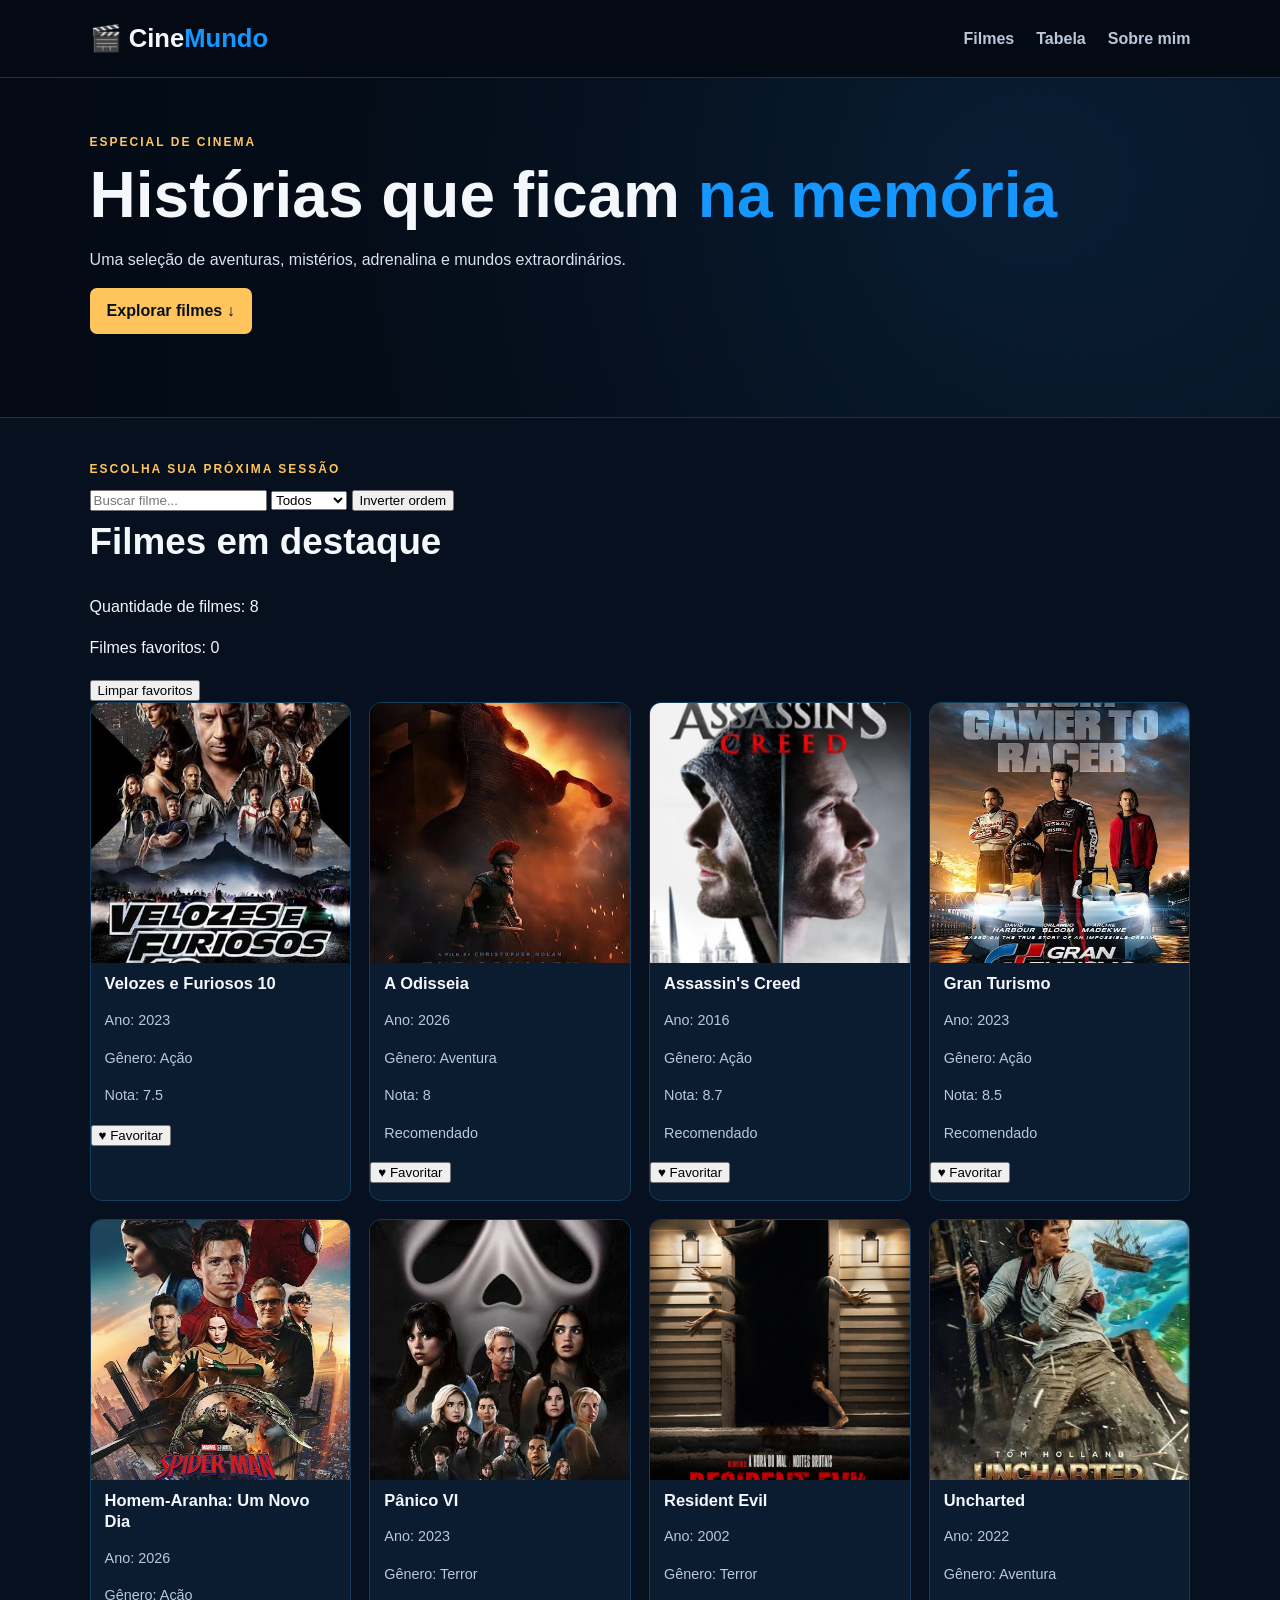
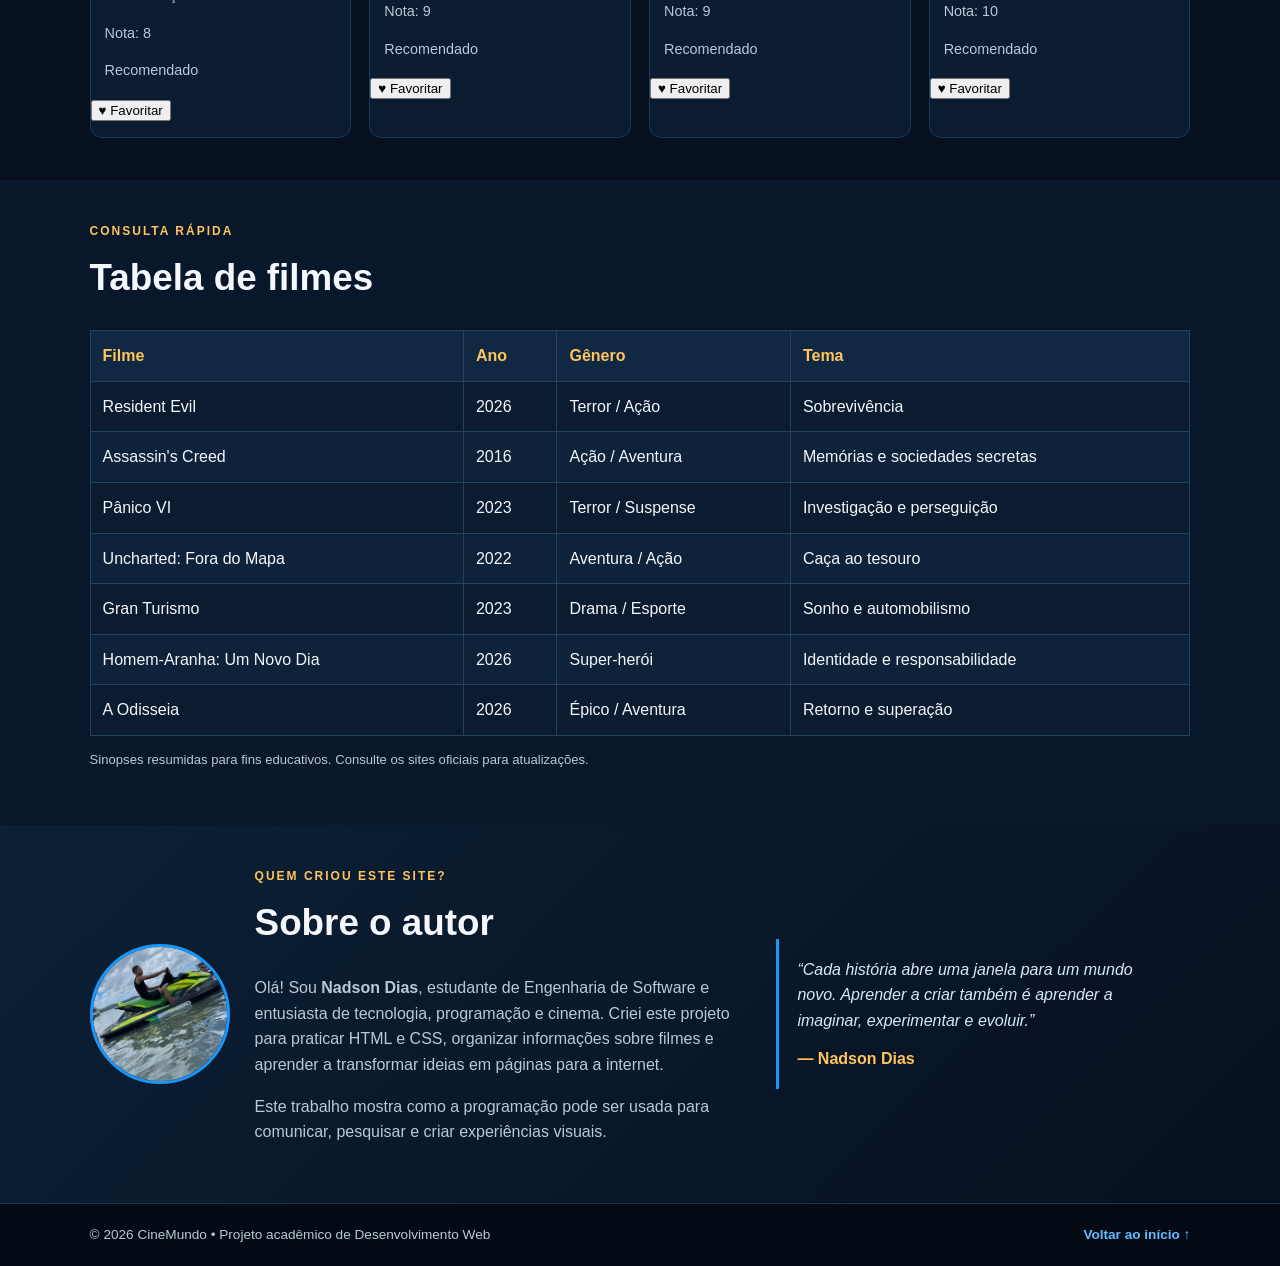
==== JS1/index.html @ 722d936c "conclui catalogo interativo com JavaScript" ====
<!DOCTYPE html>
<html lang="pt-BR">
<head>
<meta charset="UTF-8">
<meta name="viewport" content="width=device-width, initial-scale=1.0">
<title>CineMundo | Filmes e Histórias</title>
<link rel="stylesheet" href="style.css">
</head>
<body>
<header class="topo" id="inicio">
  <a class="marca" href="#inicio">🎬 Cine<span>Mundo</span></a>
  <nav><a href="#filmes">Filmes</a><a href="#tabela">Tabela</a><a href="#sobre">Sobre mim</a></nav>
</header>
<main>
<section class="hero">
  <p class="etiqueta">ESPECIAL DE CINEMA</p>
  <h1>Histórias que ficam <span>na memória</span></h1>
  <p>Uma seleção de aventuras, mistérios, adrenalina e mundos extraordinários.</p>
  <a class="botao" href="#filmes">Explorar filmes ↓</a>
</section>

<section class="secao" id="filmes">
  <p class="etiqueta">ESCOLHA SUA PRÓXIMA SESSÃO</p>
  <input type="text" id="busca" placeholder="Buscar filme...">
  <select id="filtro-genero">
    <option value="Todos">Todos</option>
    <option value="Terror">Terror</option>
    <option value="Ação">Ação</option>
    <option value="Aventura">Aventura</option>
   
</select>
<button id="btn-inverter">Inverter ordem</button>
  <h2>Filmes em destaque</h2>
  <p>Quantidade de filmes: <span id="contador">0</span></p>
  <p>Filmes favoritos: <span id="contador-favoritos">0</span></p>

<ul id="lista-favoritos"></ul>

<button id="btn-limpar-favoritos">Limpar favoritos</button>
  <div class="grade" id="catalogo">
    <div id="catagolo"></div>
  </div>
</section>
<section class="secao tabela" id="tabela"><p class="etiqueta">CONSULTA RÁPIDA</p><h2>Tabela de filmes</h2>
<div class="rolagem"><table><thead><tr><th>Filme</th><th>Ano</th><th>Gênero</th><th>Tema</th></tr></thead><tbody>
<tr><td>Resident Evil</td><td>2026</td><td>Terror / Ação</td><td>Sobrevivência</td></tr>
<tr><td>Assassin's Creed</td><td>2016</td><td>Ação / Aventura</td><td>Memórias e sociedades secretas</td></tr>
<tr><td>Pânico VI</td><td>2023</td><td>Terror / Suspense</td><td>Investigação e perseguição</td></tr>
<tr><td>Uncharted: Fora do Mapa</td><td>2022</td><td>Aventura / Ação</td><td>Caça ao tesouro</td></tr>
<tr><td>Gran Turismo</td><td>2023</td><td>Drama / Esporte</td><td>Sonho e automobilismo</td></tr>
<tr><td>Homem-Aranha: Um Novo Dia</td><td>2026</td><td>Super-herói</td><td>Identidade e responsabilidade</td></tr>
<tr><td>A Odisseia</td><td>2026</td><td>Épico / Aventura</td><td>Retorno e superação</td></tr>
</tbody></table></div><p class="nota">Sinopses resumidas para fins educativos. Consulte os sites oficiais para atualizações.</p>
</section>
<section class="sobre secao" id="sobre">
  <div class="foto"><img src="assets/minha-foto.jpg.jpeg" alt="Foto de Nadson Dias" onerror="this.style.display='none'"><b>ND</b></div>
  <div><p class="etiqueta">QUEM CRIOU ESTE SITE?</p><h2>Sobre o autor</h2>
  <p>Olá! Sou <strong>Nadson Dias</strong>, estudante de Engenharia de Software e entusiasta de tecnologia, programação e cinema. Criei este projeto para praticar HTML e CSS, organizar informações sobre filmes e aprender a transformar ideias em páginas para a internet.</p>
  <p>Este trabalho mostra como a programação pode ser usada para comunicar, pesquisar e criar experiências visuais.</p></div>
  <blockquote>“Cada história abre uma janela para um mundo novo. Aprender a criar também é aprender a imaginar, experimentar e evoluir.”<cite>— Nadson Dias</cite></blockquote>
</section>
</main>
<footer><span>© 2026 CineMundo • Projeto acadêmico de Desenvolvimento Web</span><a href="#inicio">Voltar ao início ↑</a></footer>
<script src="script.js"></script>
</body></html>
---- JS1/style.css ----
*{box-sizing:border-box} :root{--bg:#06101f;--panel:#0b1b30;--blue:#1597ff;--gold:#ffc45c;--text:#f4f7fb;--muted:#bac8d9}
html{scroll-behavior:smooth}body{margin:0;background:var(--bg);color:var(--text);font:16px/1.6 Arial,Helvetica,sans-serif}
a{color:inherit}.topo{display:flex;justify-content:space-between;align-items:center;gap:20px;padding:18px 7%;background:#030a14;border-bottom:1px solid #163553}
.marca{text-decoration:none;font-size:1.6rem;font-weight:900}.marca span,h1 span{color:var(--blue)}nav{display:flex;gap:22px;flex-wrap:wrap}nav a{text-decoration:none;color:var(--muted);font-weight:bold}nav a:hover,footer a:hover,.fonte:hover{color:var(--gold)}
.hero{padding:55px 7%;min-height:340px;background:linear-gradient(90deg,#030a14f5,#06101fba),url('assets/fundo-cinema.jpg') center/cover,radial-gradient(circle at 75% 30%,#154f80,#071222 65%);border-bottom:1px solid #163553}
.hero h1{font-size:clamp(2.2rem,5vw,4rem);line-height:1.1;margin:0 0 14px}.hero p:not(.etiqueta){max-width:600px;color:#d6e2f0}
.etiqueta{color:var(--gold);font-size:.75rem;font-weight:900;letter-spacing:2px;margin:0 0 8px}.botao{display:inline-block;padding:10px 17px;border-radius:7px;background:var(--gold);color:#06101f;text-decoration:none;font-weight:bold}.secao{padding:42px 7%}
h2{font-size:clamp(1.7rem,3vw,2.3rem);margin:0 0 22px}.grade{display:grid;grid-template-columns:repeat(4,minmax(0,1fr));gap:18px}
.filme{overflow:hidden;background:var(--panel);border:1px solid #163c5d;border-radius:12px;padding-bottom:15px;transition:.2s}.filme:hover{transform:translateY(-4px);border-color:var(--blue)}
.poster{height:250px;display:flex;position:relative;align-items:center;justify-content:center;overflow:hidden;text-align:center;text-decoration:none;background:linear-gradient(145deg,#174b70,#080d19 70%);font-size:1.35rem;font-weight:900;letter-spacing:1px;padding:12px}
.poster img{position:absolute;width:100%;height:100%;object-fit:cover;inset:0}.poster b{z-index:0;text-shadow:0 2px 9px #000}.filme-info{padding:14px}.tag{display:inline-block;border-radius:20px;padding:2px 9px;font-size:.72rem;font-weight:bold}.terror{background:#a32d40}.aventura{background:#246da5}.suspense{background:#5845a5}.esporte{background:#187653}.heroi{background:#9c3939}.epico{background:#277b87}
.filme h3{font-size:1.03rem;line-height:1.3;margin:10px 14px}.filme p{padding:0 14px;color:var(--muted);font-size:.9rem}.fonte{margin:0 14px;color:#63bdff;font-weight:bold;text-decoration:none;font-size:.85rem}
.tabela{background:#081729}.rolagem{overflow-x:auto}table{width:100%;border-collapse:collapse;background:#0b1b30}th,td{border:1px solid #24425d;padding:12px;text-align:left}th{color:var(--gold);background:#102842}tbody tr:nth-child(even){background:#0e2239}tbody tr:hover{background:#163553}.nota{font-size:.82rem;color:var(--muted)}
.sobre{display:grid;grid-template-columns:140px 1.2fr 1fr;gap:25px;align-items:center;background:linear-gradient(135deg,#0c2035,#06101f)}.foto{position:relative;width:140px;height:140px;border-radius:50%;border:3px solid var(--blue);background:#152c43;display:grid;place-items:center;color:var(--gold);font-size:2rem;font-weight:bold;overflow:hidden}.foto img{position:absolute;inset:0;width:100%;height:100%;object-fit:cover}blockquote{margin:0;padding:18px;border-left:3px solid var(--blue);font-style:italic;color:#d9e8f7}cite{display:block;margin-top:12px;color:var(--gold);font-style:normal;font-weight:bold}.sobre p:not(.etiqueta){color:var(--muted)}
footer{display:flex;justify-content:space-between;gap:15px;flex-wrap:wrap;padding:20px 7%;background:#030a14;border-top:1px solid #163553;color:var(--muted);font-size:.85rem}footer a{color:#63bdff;text-decoration:none;font-weight:bold}
@media(max-width:1050px){.grade{grid-template-columns:repeat(3,minmax(0,1fr))}.sobre{grid-template-columns:120px 1fr}.sobre blockquote{grid-column:1/-1}.foto{width:120px;height:120px}}
@media(max-width:700px){.topo{align-items:flex-start;flex-direction:column}nav{gap:14px}.grade{grid-template-columns:repeat(2,minmax(0,1fr))}.poster{height:210px}.sobre{grid-template-columns:1fr}}
@media(max-width:430px){.grade{grid-template-columns:1fr}.poster{height:300px}}

#catalogo .filme img {
    width: 100%;
    height: 260px;
    object-fit: cover;
    display: block;
}
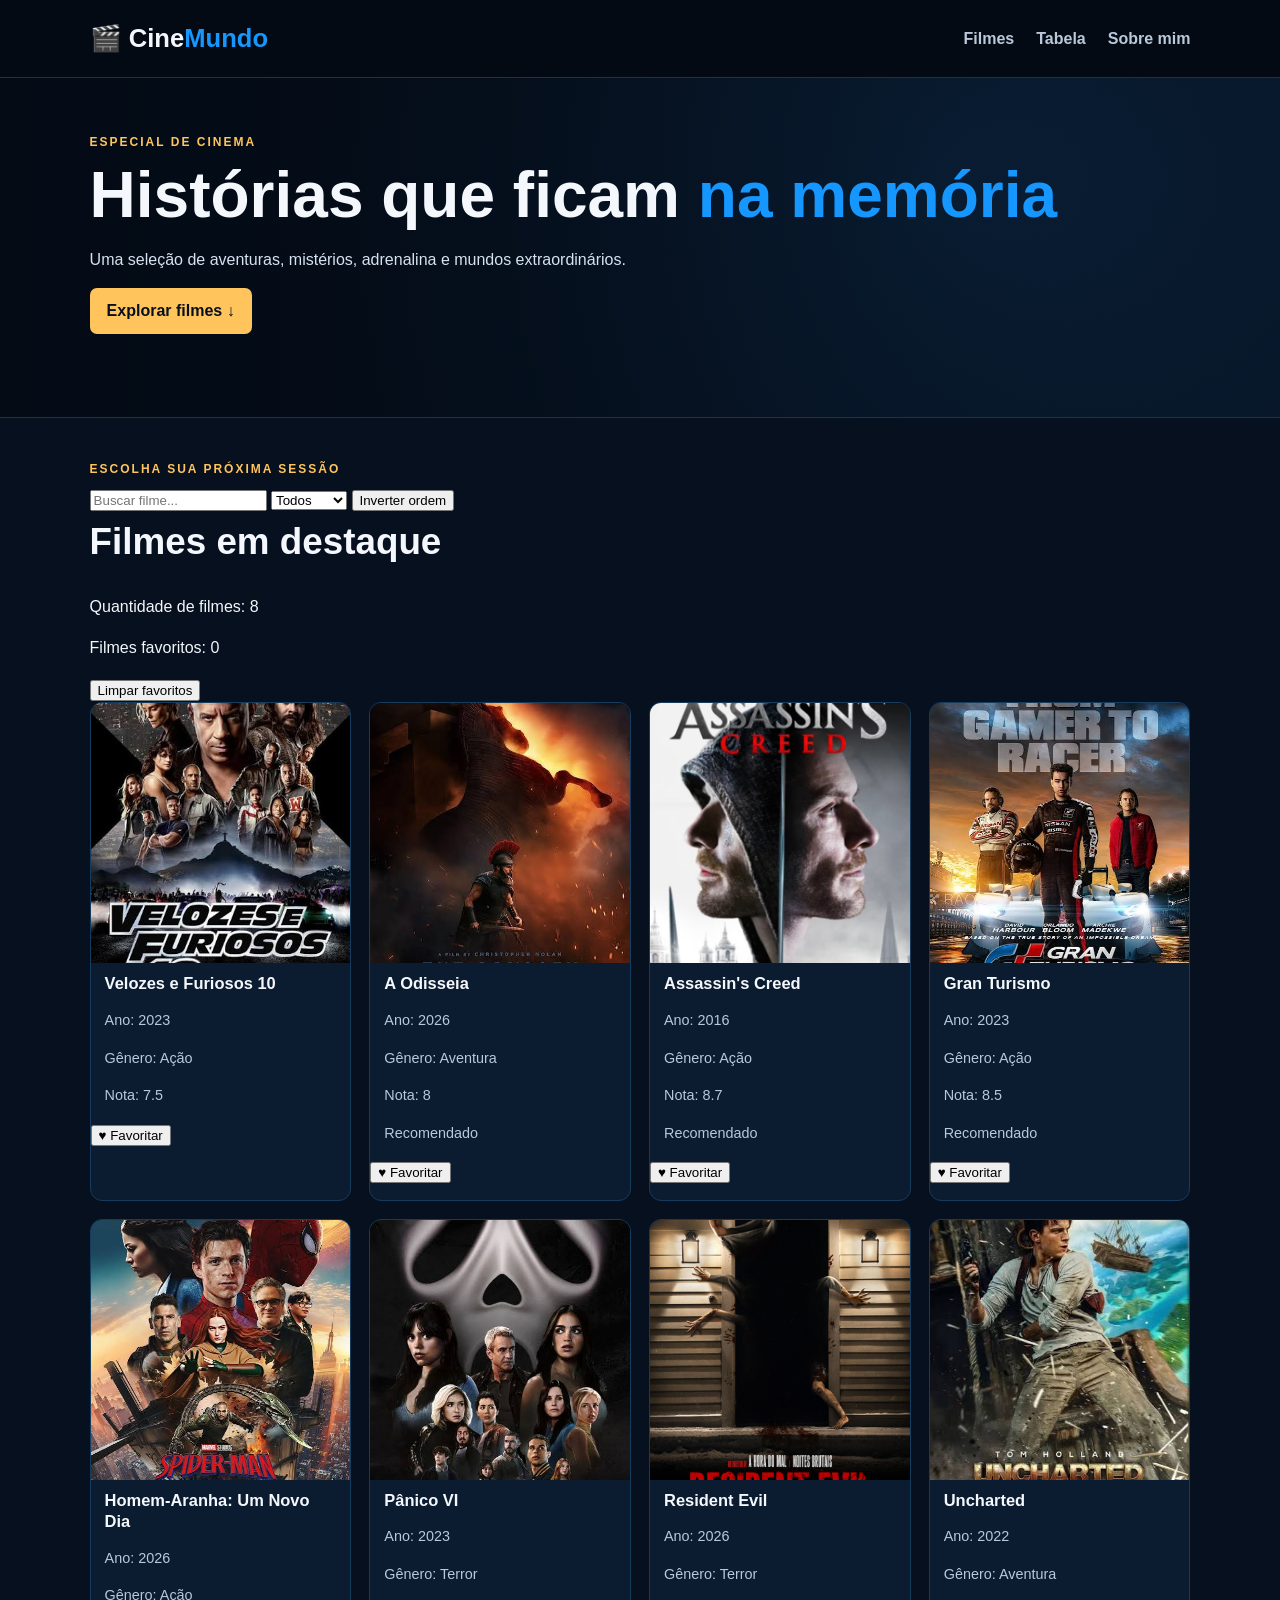
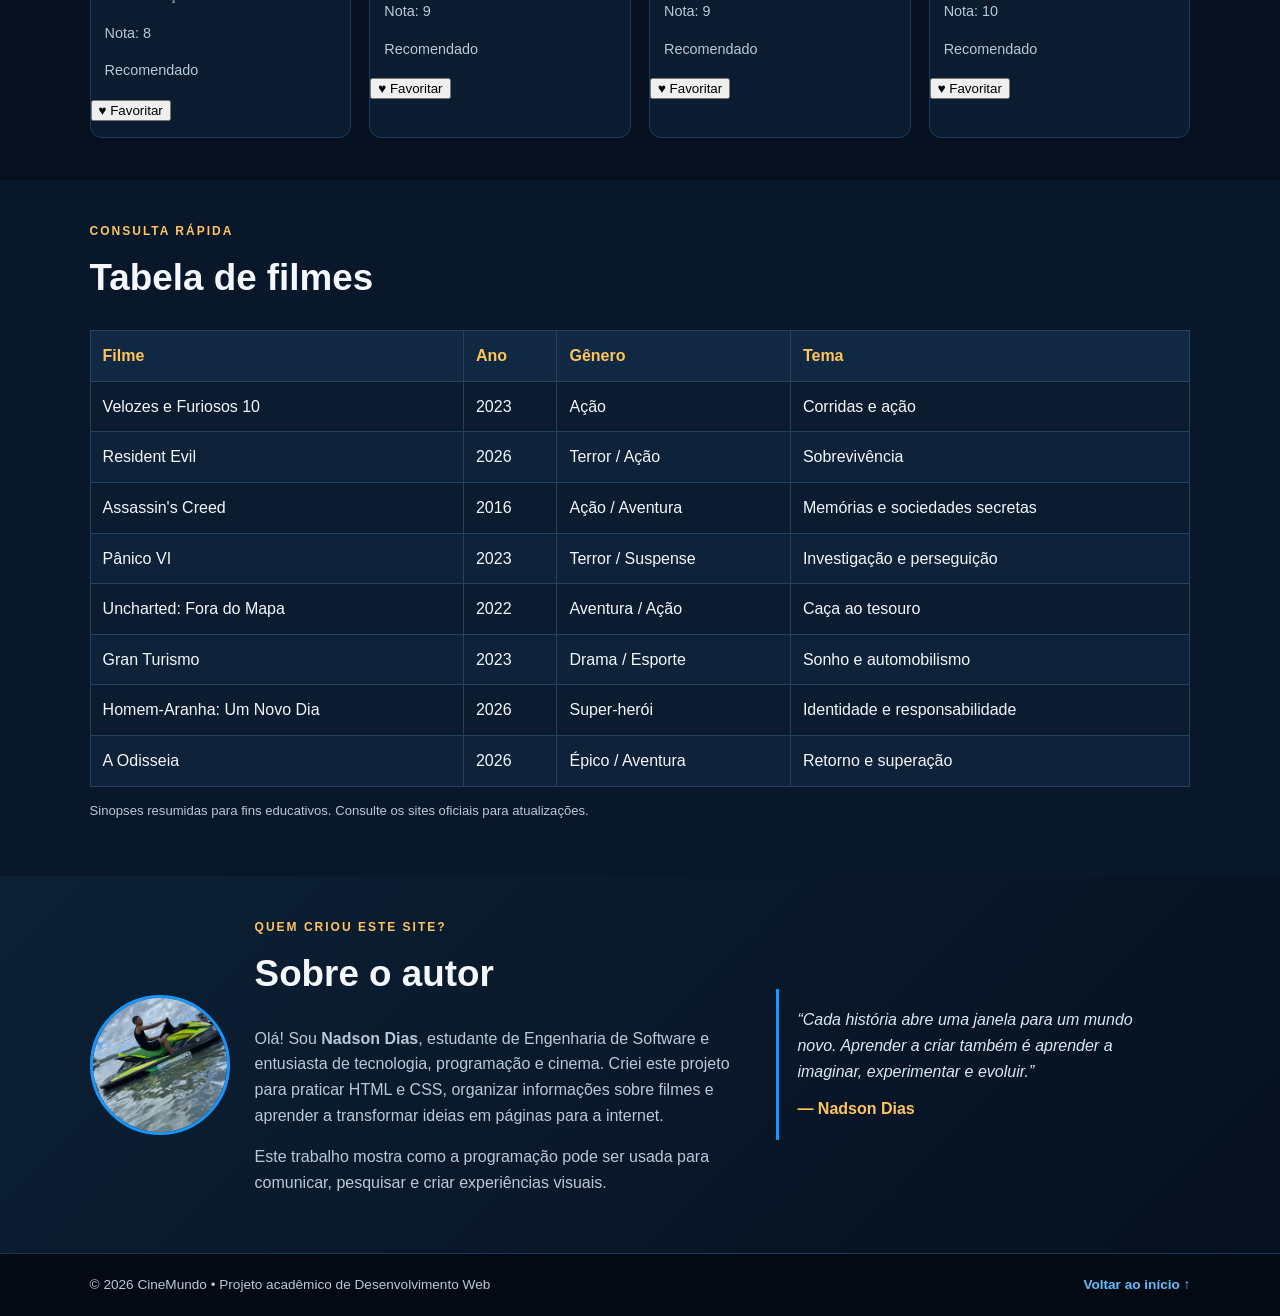
==== commit 23ef36f5: "JS1" ====
--- a/JS1/index.html
+++ b/JS1/index.html
@@ -1,65 +1,133 @@
 <!DOCTYPE html>
 <html lang="pt-BR">
+
 <head>
-<meta charset="UTF-8">
-<meta name="viewport" content="width=device-width, initial-scale=1.0">
-<title>CineMundo | Filmes e Histórias</title>
-<link rel="stylesheet" href="style.css">
+  <meta charset="UTF-8">
+  <meta name="viewport" content="width=device-width, initial-scale=1.0">
+  <title>CineMundo | Filmes e Histórias</title>
+  <link rel="stylesheet" href="style.css">
 </head>
+
 <body>
-<header class="topo" id="inicio">
-  <a class="marca" href="#inicio">🎬 Cine<span>Mundo</span></a>
-  <nav><a href="#filmes">Filmes</a><a href="#tabela">Tabela</a><a href="#sobre">Sobre mim</a></nav>
-</header>
-<main>
-<section class="hero">
-  <p class="etiqueta">ESPECIAL DE CINEMA</p>
-  <h1>Histórias que ficam <span>na memória</span></h1>
-  <p>Uma seleção de aventuras, mistérios, adrenalina e mundos extraordinários.</p>
-  <a class="botao" href="#filmes">Explorar filmes ↓</a>
-</section>
+  <header class="topo" id="inicio">
+    <a class="marca" href="#inicio">🎬 Cine<span>Mundo</span></a>
+    <nav><a href="#filmes">Filmes</a><a href="#tabela">Tabela</a><a href="#sobre">Sobre mim</a></nav>
+  </header>
+  <main>
+    <section class="hero">
+      <p class="etiqueta">ESPECIAL DE CINEMA</p>
+      <h1>Histórias que ficam <span>na memória</span></h1>
+      <p>Uma seleção de aventuras, mistérios, adrenalina e mundos extraordinários.</p>
+      <a class="botao" href="#filmes">Explorar filmes ↓</a>
+    </section>
 
-<section class="secao" id="filmes">
-  <p class="etiqueta">ESCOLHA SUA PRÓXIMA SESSÃO</p>
-  <input type="text" id="busca" placeholder="Buscar filme...">
-  <select id="filtro-genero">
-    <option value="Todos">Todos</option>
-    <option value="Terror">Terror</option>
-    <option value="Ação">Ação</option>
-    <option value="Aventura">Aventura</option>
-   
-</select>
-<button id="btn-inverter">Inverter ordem</button>
-  <h2>Filmes em destaque</h2>
-  <p>Quantidade de filmes: <span id="contador">0</span></p>
-  <p>Filmes favoritos: <span id="contador-favoritos">0</span></p>
+    <section class="secao" id="filmes">
+      <p class="etiqueta">ESCOLHA SUA PRÓXIMA SESSÃO</p>
+      <input type="text" id="busca" placeholder="Buscar filme...">
+      <select id="filtro-genero">
+        <option value="Todos">Todos</option>
+        <option value="Terror">Terror</option>
+        <option value="Ação">Ação</option>
+        <option value="Aventura">Aventura</option>
 
-<ul id="lista-favoritos"></ul>
+      </select>
+      <button id="btn-inverter">Inverter ordem</button>
+      <h2>Filmes em destaque</h2>
+      <p>Quantidade de filmes: <span id="contador">0</span></p>
+      <p>Filmes favoritos: <span id="contador-favoritos">0</span></p>
 
-<button id="btn-limpar-favoritos">Limpar favoritos</button>
-  <div class="grade" id="catalogo">
-    <div id="catagolo"></div>
-  </div>
-</section>
-<section class="secao tabela" id="tabela"><p class="etiqueta">CONSULTA RÁPIDA</p><h2>Tabela de filmes</h2>
-<div class="rolagem"><table><thead><tr><th>Filme</th><th>Ano</th><th>Gênero</th><th>Tema</th></tr></thead><tbody>
-<tr><td>Resident Evil</td><td>2026</td><td>Terror / Ação</td><td>Sobrevivência</td></tr>
-<tr><td>Assassin's Creed</td><td>2016</td><td>Ação / Aventura</td><td>Memórias e sociedades secretas</td></tr>
-<tr><td>Pânico VI</td><td>2023</td><td>Terror / Suspense</td><td>Investigação e perseguição</td></tr>
-<tr><td>Uncharted: Fora do Mapa</td><td>2022</td><td>Aventura / Ação</td><td>Caça ao tesouro</td></tr>
-<tr><td>Gran Turismo</td><td>2023</td><td>Drama / Esporte</td><td>Sonho e automobilismo</td></tr>
-<tr><td>Homem-Aranha: Um Novo Dia</td><td>2026</td><td>Super-herói</td><td>Identidade e responsabilidade</td></tr>
-<tr><td>A Odisseia</td><td>2026</td><td>Épico / Aventura</td><td>Retorno e superação</td></tr>
-</tbody></table></div><p class="nota">Sinopses resumidas para fins educativos. Consulte os sites oficiais para atualizações.</p>
-</section>
-<section class="sobre secao" id="sobre">
-  <div class="foto"><img src="assets/minha-foto.jpg.jpeg" alt="Foto de Nadson Dias" onerror="this.style.display='none'"><b>ND</b></div>
-  <div><p class="etiqueta">QUEM CRIOU ESTE SITE?</p><h2>Sobre o autor</h2>
-  <p>Olá! Sou <strong>Nadson Dias</strong>, estudante de Engenharia de Software e entusiasta de tecnologia, programação e cinema. Criei este projeto para praticar HTML e CSS, organizar informações sobre filmes e aprender a transformar ideias em páginas para a internet.</p>
-  <p>Este trabalho mostra como a programação pode ser usada para comunicar, pesquisar e criar experiências visuais.</p></div>
-  <blockquote>“Cada história abre uma janela para um mundo novo. Aprender a criar também é aprender a imaginar, experimentar e evoluir.”<cite>— Nadson Dias</cite></blockquote>
-</section>
-</main>
-<footer><span>© 2026 CineMundo • Projeto acadêmico de Desenvolvimento Web</span><a href="#inicio">Voltar ao início ↑</a></footer>
-<script src="script.js"></script>
-</body></html>
+      <ul id="lista-favoritos"></ul>
+
+      <button id="btn-limpar-favoritos">Limpar favoritos</button>
+      <div class="grade" id="catalogo"></div>
+
+    </section>
+    <section class="secao tabela" id="tabela">
+      <p class="etiqueta">CONSULTA RÁPIDA</p>
+      <h2>Tabela de filmes</h2>
+      <div class="rolagem">
+        <table>
+          <thead>
+            <tr>
+              <th>Filme</th>
+              <th>Ano</th>
+              <th>Gênero</th>
+              <th>Tema</th>
+            </tr>
+          </thead>
+          <tbody>
+            <tr>
+              <td>Velozes e Furiosos 10</td>
+              <td>2023</td>
+              <td>Ação</td>
+              <td>Corridas e ação</td>
+            </tr>
+            <tr>
+              <td>Resident Evil</td>
+              <td>2026</td>
+              <td>Terror / Ação</td>
+              <td>Sobrevivência</td>
+            </tr>
+            <tr>
+              <td>Assassin's Creed</td>
+              <td>2016</td>
+              <td>Ação / Aventura</td>
+              <td>Memórias e sociedades secretas</td>
+            </tr>
+            <tr>
+              <td>Pânico VI</td>
+              <td>2023</td>
+              <td>Terror / Suspense</td>
+              <td>Investigação e perseguição</td>
+            </tr>
+            <tr>
+              <td>Uncharted: Fora do Mapa</td>
+              <td>2022</td>
+              <td>Aventura / Ação</td>
+              <td>Caça ao tesouro</td>
+            </tr>
+            <tr>
+              <td>Gran Turismo</td>
+              <td>2023</td>
+              <td>Drama / Esporte</td>
+              <td>Sonho e automobilismo</td>
+            </tr>
+            <tr>
+              <td>Homem-Aranha: Um Novo Dia</td>
+              <td>2026</td>
+              <td>Super-herói</td>
+              <td>Identidade e responsabilidade</td>
+            </tr>
+            <tr>
+              <td>A Odisseia</td>
+              <td>2026</td>
+              <td>Épico / Aventura</td>
+              <td>Retorno e superação</td>
+            </tr>
+          </tbody>
+        </table>
+      </div>
+      <p class="nota">Sinopses resumidas para fins educativos. Consulte os sites oficiais para atualizações.</p>
+    </section>
+    <section class="sobre secao" id="sobre">
+      <div class="foto"><img src="assets/minha-foto.jpg.jpeg" alt="Foto de Nadson Dias"
+          onerror="this.style.display='none'"><b>ND</b></div>
+      <div>
+        <p class="etiqueta">QUEM CRIOU ESTE SITE?</p>
+        <h2>Sobre o autor</h2>
+        <p>Olá! Sou <strong>Nadson Dias</strong>, estudante de Engenharia de Software e entusiasta de tecnologia,
+          programação e cinema. Criei este projeto para praticar HTML e CSS, organizar informações sobre filmes e
+          aprender a transformar ideias em páginas para a internet.</p>
+        <p>Este trabalho mostra como a programação pode ser usada para comunicar, pesquisar e criar experiências
+          visuais.</p>
+      </div>
+      <blockquote>“Cada história abre uma janela para um mundo novo. Aprender a criar também é aprender a imaginar,
+        experimentar e evoluir.”<cite>— Nadson Dias</cite></blockquote>
+    </section>
+  </main>
+  <footer><span>© 2026 CineMundo • Projeto acadêmico de Desenvolvimento Web</span><a href="#inicio">Voltar ao início
+      ↑</a></footer>
+  <script src="script.js"></script>
+</body>
+
+</html>
